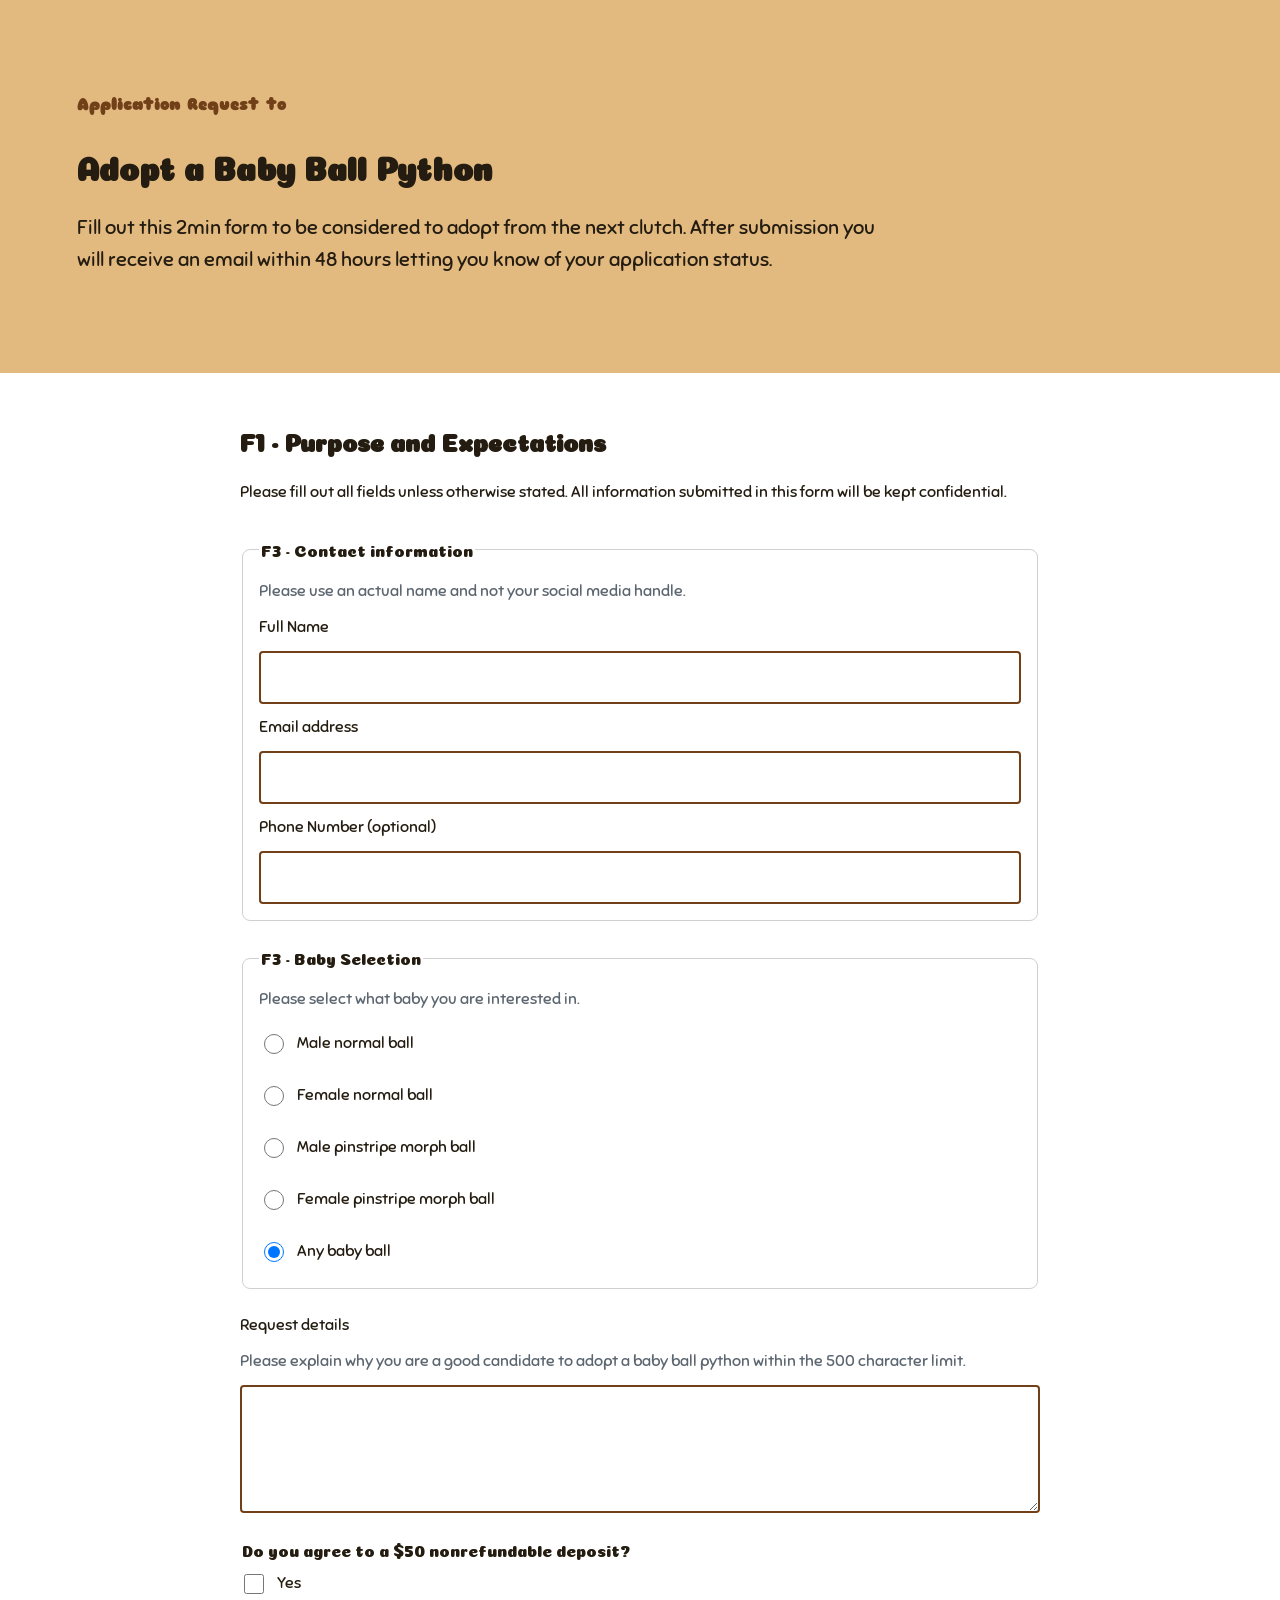
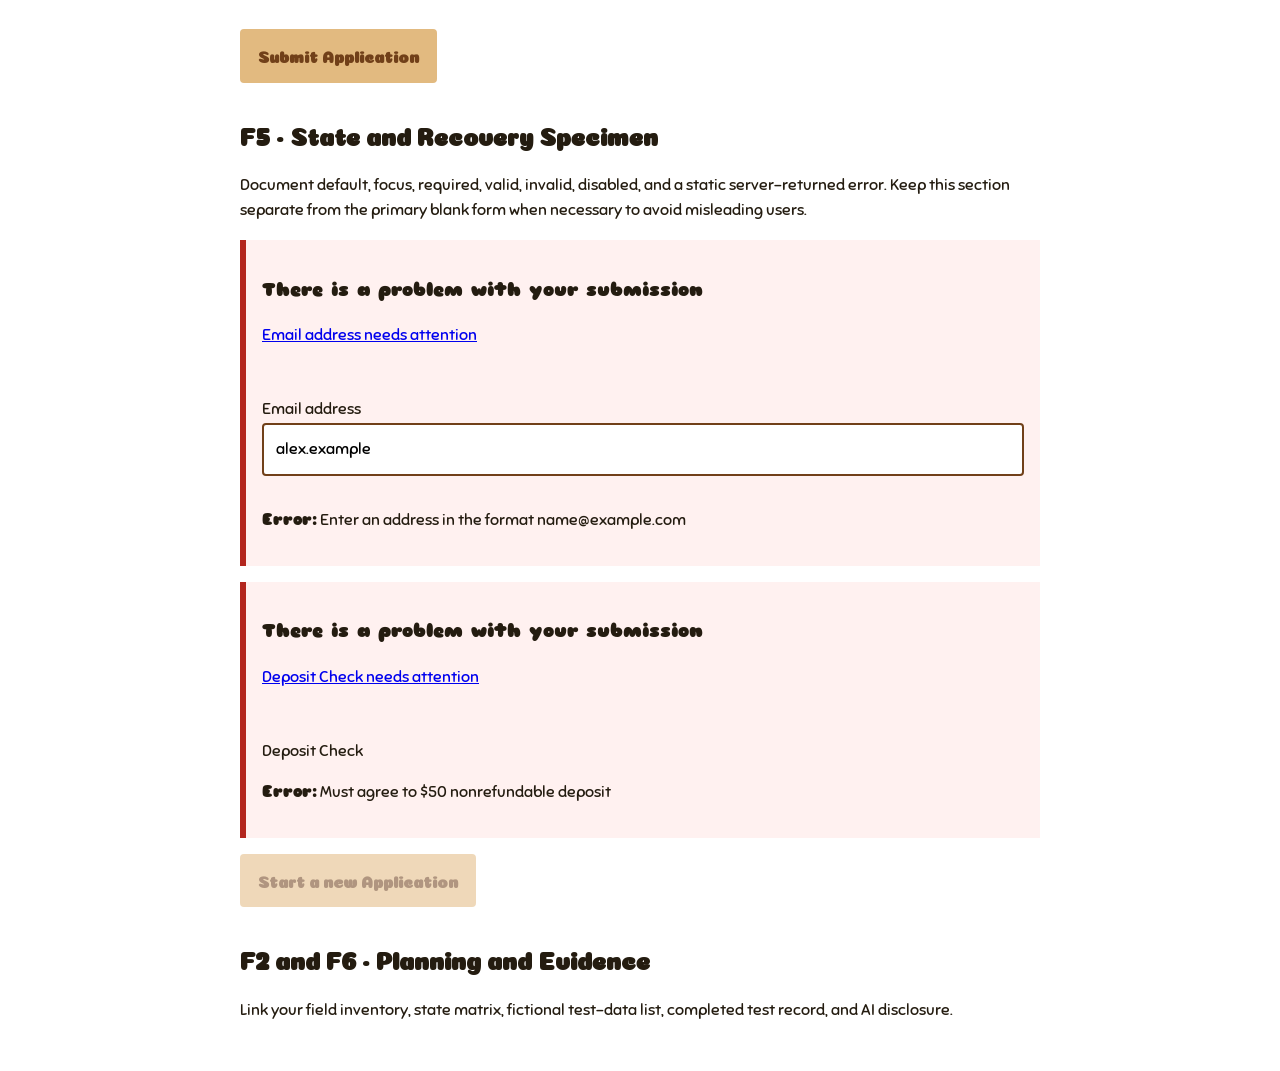
==== index.html @ b9e1be3f "Initial commit" ====
<!doctype html>
<html lang="en">
    <head>
        <meta charset="utf-8">
        <meta name="viewport" content="width=device-width,initial-scale=1">
        <link rel="preconnect" href="https://fonts.googleapis.com">
        <link rel="preconnect" href="https://fonts.gstatic.com" crossorigin>
        <link href="https://fonts.googleapis.com/css2?family=Coiny&family=Dongle&family=Sniglet:wght@400;800&family=Tangerine:wght@400;700&display=swap" rel="stylesheet">
        <title>Inclusive Form Flow</title><link rel="stylesheet" href="styles.css">
    </head>
    <body>
        <header class="page-header">
            <p class="eyebrow">Application Request to</p>
            <h1>Adopt a Baby Ball Python</h1>
            <p class="lede">Fill out this 2min form to be considered to adopt from the next clutch. After submission you will receive an email within 48 hours letting you know of your application status.
            </p>
        </header>
        <main>
            <section id="expectations">
                <h2>F1 · Purpose and Expectations</h2>
                <p>Please fill out all fields unless otherwise stated. All information submitted in this form will be kept confidential.</p>
            </section>
            <form action="" method="get">
                <fieldset>
                    <legend>F3 · Contact information</legend>
                    <p class="help">Please use an actual name and not your social media handle.</p>
                    <div class="field">
                        <label for="name">Full Name</label>
                        <input id="name" name="name" type="text" autocomplete="name" required>
                    </div>
                    <div class="field">
                        <label for="email">Email address</label>
                        <input id="email" name="email" type="email" autocomplete="email" required>
                    </div>
                    <div class="field">
                        <label for="phone">Phone Number (optional)</label>
                        <input id="phone" name="phone" type="tel" autocomplete="tel">
                    </div>
                </fieldset>
                <fieldset>
                    <legend>F3 · Baby Selection</legend>
                    <p class="help">Please select what baby you are interested in.</p>
                    <label class="choice"><input type="radio" name="request_type" value="option-a"> Male normal ball</label>
                    <label class="choice"><input type="radio" name="request_type" value="option-b"> Female normal ball</label>
                    <label class="choice"><input type="radio" name="request_type" value="option-c"> Male pinstripe morph ball</label>
                    <label class="choice"><input type="radio" name="request_type" value="option-d"> Female pinstripe morph ball</label>
                    <label class="choice"><input type="radio" name="request_type" value="option-e" checked> Any baby ball</label>
                </fieldset>
                    <div class="field">
                        <label for="details">Request details</label>
                        <p class="help" id="details-help">Please explain why you are a good candidate to adopt a baby ball python within the 500 character limit.</p>
                        <textarea id="details" name="details" aria-describedby="details-help" maxlength="500" required></textarea>
                    </div>
                    <div id="deposit">
                        <legend>Do you agree to a $50 nonrefundable deposit?</legend>
                        <label class="choice"><input type="checkbox" name="deposit" required> Yes</label>
                    </div>
                    <button type="submit">Submit Application</button>
                </form>
                <section id="states">
                    <h2>F5 · State and Recovery Specimen</h2>
                    <p>Document default, focus, required, valid, invalid, disabled, and a static server-returned error. Keep this section separate from the primary blank form when necessary to avoid misleading users.</p>
                    <div class="error-summary">
                        <h3>There is a problem with your submission</h3>
                        <p><a href="#error-example">Email address needs attention</a></p>
                    </div>
                    <div class="field-error">
                        <label for="error-example">Email address</label>
                        <input id="error-example" type="email" value="alex.example" aria-invalid="true" aria-describedby="error-message">
                        <p id="error-message"><strong>Error:</strong> Enter an address in the format name@example.com</p>
                    </div>
                    <div class="error-summary">
                        <h3>There is a problem with your submission</h3>
                        <p><a href="#deposit">Deposit Check needs attention</a></p>
                    </div>
                    <div class="field-error">
                        <label for="error-example">Deposit Check</label>
                        <p id="error-message"><strong>Error:</strong> Must agree to $50 nonrefundable deposit</p>
                    </div>
                    <button type="button" disabled>Start a new Application</button>
                </section>
                <section id="documentation">
                    <h2>F2 and F6 · Planning and Evidence</h2>
                    <p>Link your field inventory, state matrix, fictional test-data list, completed test record, and AI disclosure.</p>
                </section>
            </main>
        </body>
        </html>
---- styles.css ----
:root{
    --color-text:#241c10;
    --color-surface:#fff;
    --color-action:#e2ba80;
    --color-accent:#714019;
    --color-border:#714019;
    --color-error:#b3261e;
    --color-muted:#5c6670;
    --space-3:1rem;
    --radius:.5rem;
    --measure:68ch;
    --font-family-main: "Sniglet", Arial, sans-serif;
    --font-family-head: "Coiny", Georgia, serif;
}
*,*::before,*::after{
    box-sizing:border-box;
}
input, form, button {
    font: inherit; 
} 
.sniglet-regular {
  font-family: "Sniglet", system-ui;
  font-weight: 400;
  font-style: normal;
}
.coiny-regular {
  font-family: "Coiny", system-ui;
  font-weight: 400;
  font-style: normal;
}
body{
    margin:0;
    color:var(--color-text);
    background:var(--color-surface);
    line-height:1.6;
    font-family: var(--font-family-main);
}
.page-header{
    padding:clamp(2rem,6vw,5rem);
    background:var(--color-action);
    color:var(--color-text);
}
.eyebrow{
    color:var(--color-accent);
    font-weight:700;
}
.lede{
    max-width:var(--measure);
    font-size:1.25rem;
}
h1 {
    font-family: var(--font-family-head);
}
h2, legend, button {
    font-family: var(--font-family-head);
}
main{
    max-width:52rem;
    margin:auto;
    padding:var(--space-3);
}
section,form{
    margin-block:2rem;
}
form,fieldset,.field{
    display:grid;
    gap:.65rem;
}
form{
    gap:1.5rem;
}
fieldset{
    padding:1rem;
    border:1px solid #d0d0d0;
    border-radius:var(--radius);
}
legend,label{
    font-weight:500;
}
.help{
    margin:0;
    color:var(--color-muted);
}
input,select,textarea,button{
    font:inherit;
}
input:not([type="radio"]):not([type="checkbox"]),select,textarea{
    width:100%;
    padding:.75rem;
    border:2px solid var(--color-border);
    border-radius:.25rem;
}
textarea{
    min-height:8rem;
    resize:vertical;
}
.choice{
    display:flex;
    gap:.65rem;
    align-items:flex-start;
    padding:.5rem 0;
}
.choice input{
    inline-size:1.25rem;
    block-size:1.25rem;
}
button{
    justify-self:start;
    min-height:44px;
    padding:.75rem 1rem;
    background:var(--color-action);
    color:var(--color-accent);
    border:2px solid var(--color-action);
    border-radius:.25rem;
    font-weight:700;
    cursor: pointer;
    font-family: var(--font-family-head);
}
:focus-visible{
    outline:.2rem solid var(--color-accent);
    outline-offset:.2rem;
}
.error-summary,.field-error{
    padding:1rem;
    border-left:.4rem solid var(--color-error);
    background:#fff1f0;
}
.field-error input{
    border-color:var(--color-error);
    margin-bottom: 1rem;
}
.field-error{
    margin-bottom: 1rem;
}
input:user-invalid, 
textarea:user-invalid, 
select:user-invalid {
  border-color: var(--color-error) !important;
  background-color: #fff1f0;
}
button:disabled{
    opacity:.55;
    cursor:not-allowed;
}
@media (min-width:48rem){
    .paired-fields{
        display:grid;
        grid-template-columns:1fr 1fr;
        gap:1rem;
    }
}
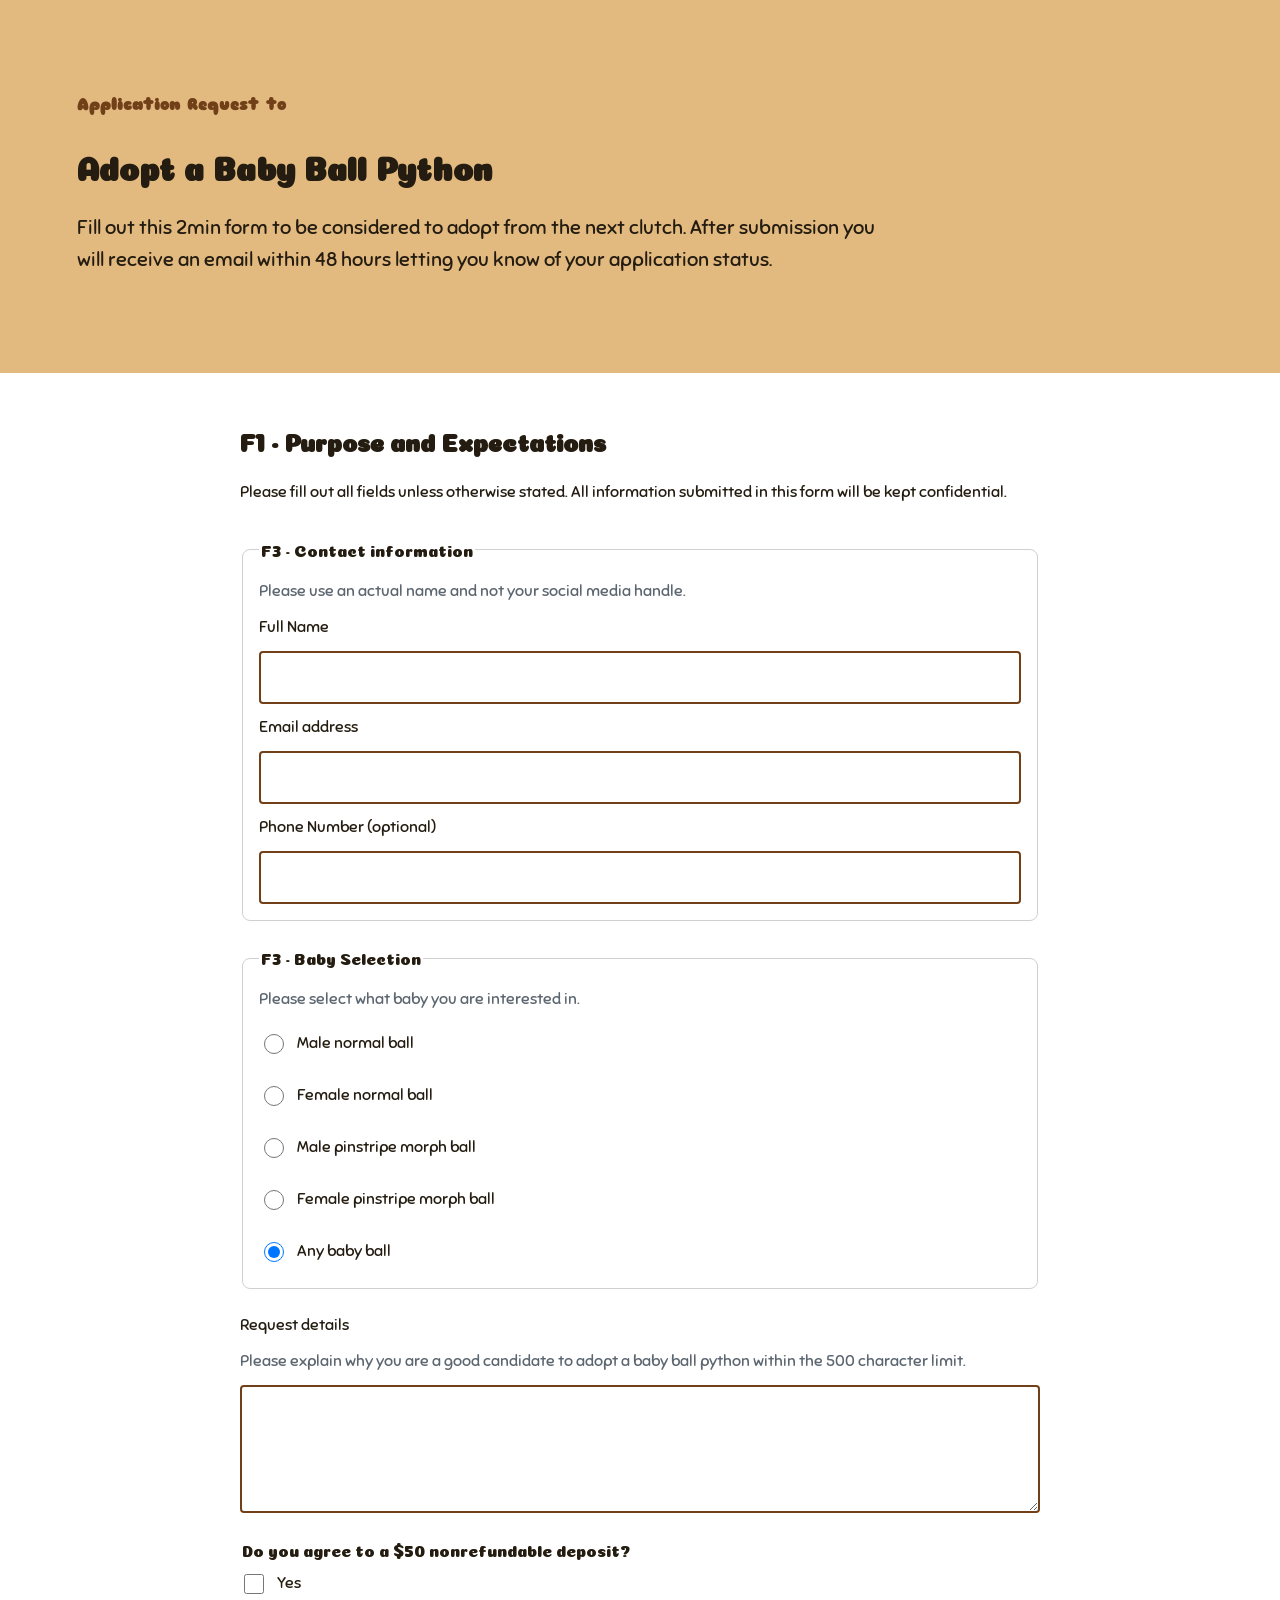
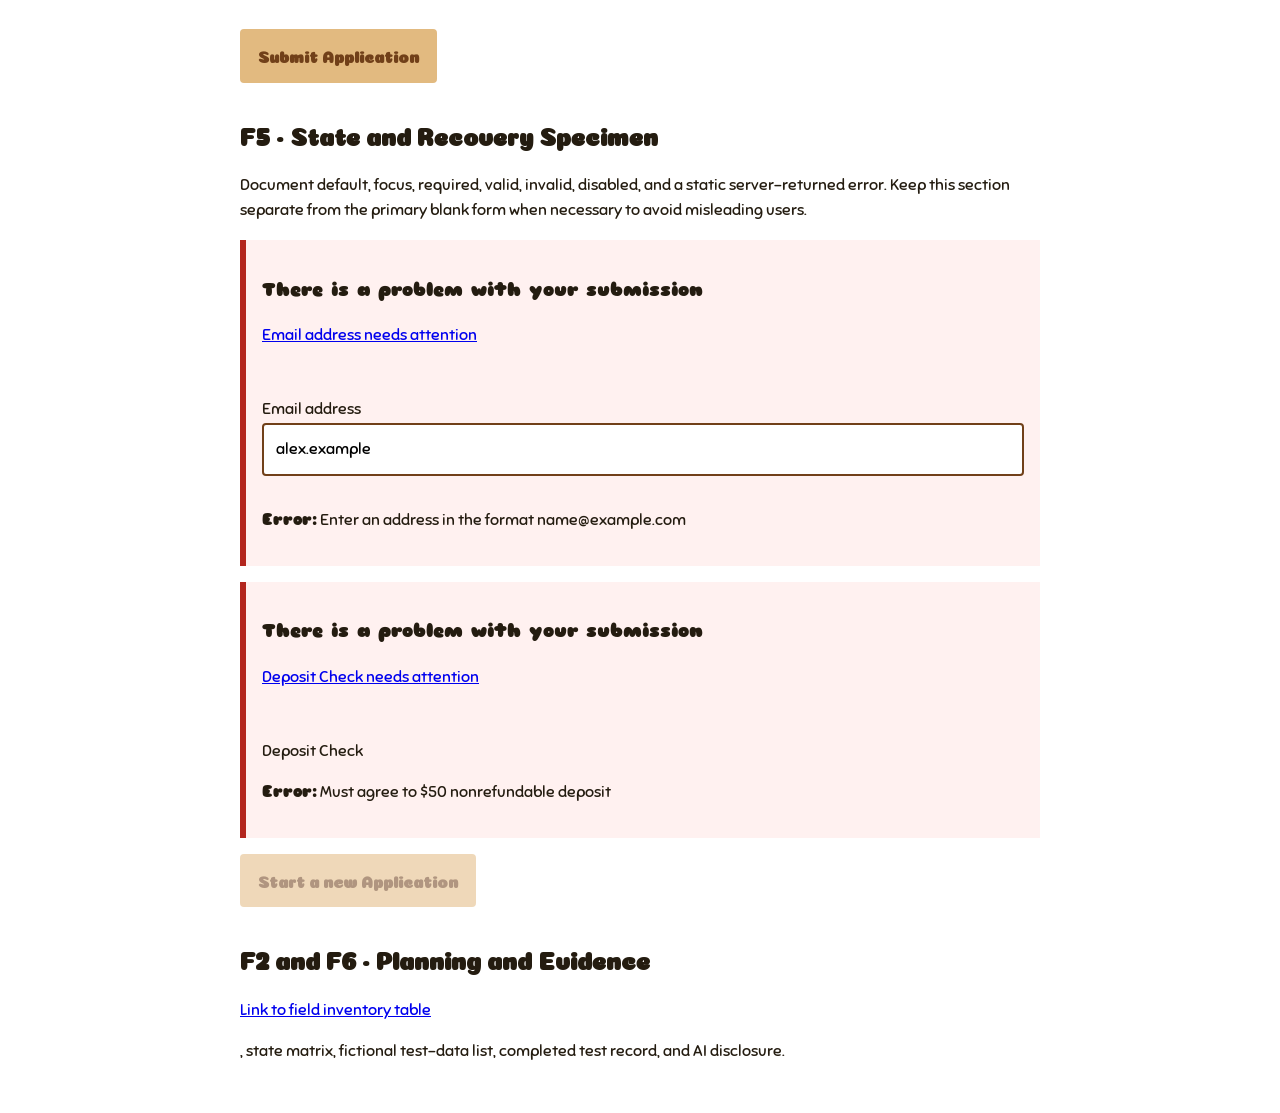
==== commit 01b93c7f: "Finished table and base html/css Just need to do testing now" ====
--- a/index.html
+++ b/index.html
@@ -81,7 +81,8 @@
                 </section>
                 <section id="documentation">
                     <h2>F2 and F6 · Planning and Evidence</h2>
-                    <p>Link your field inventory, state matrix, fictional test-data list, completed test record, and AI disclosure.</p>
+                    <a href="field-inventory-template.html">Link to field inventory table</a>
+                        <p>, state matrix, fictional test-data list, completed test record, and AI disclosure. </p>
                 </section>
             </main>
         </body>
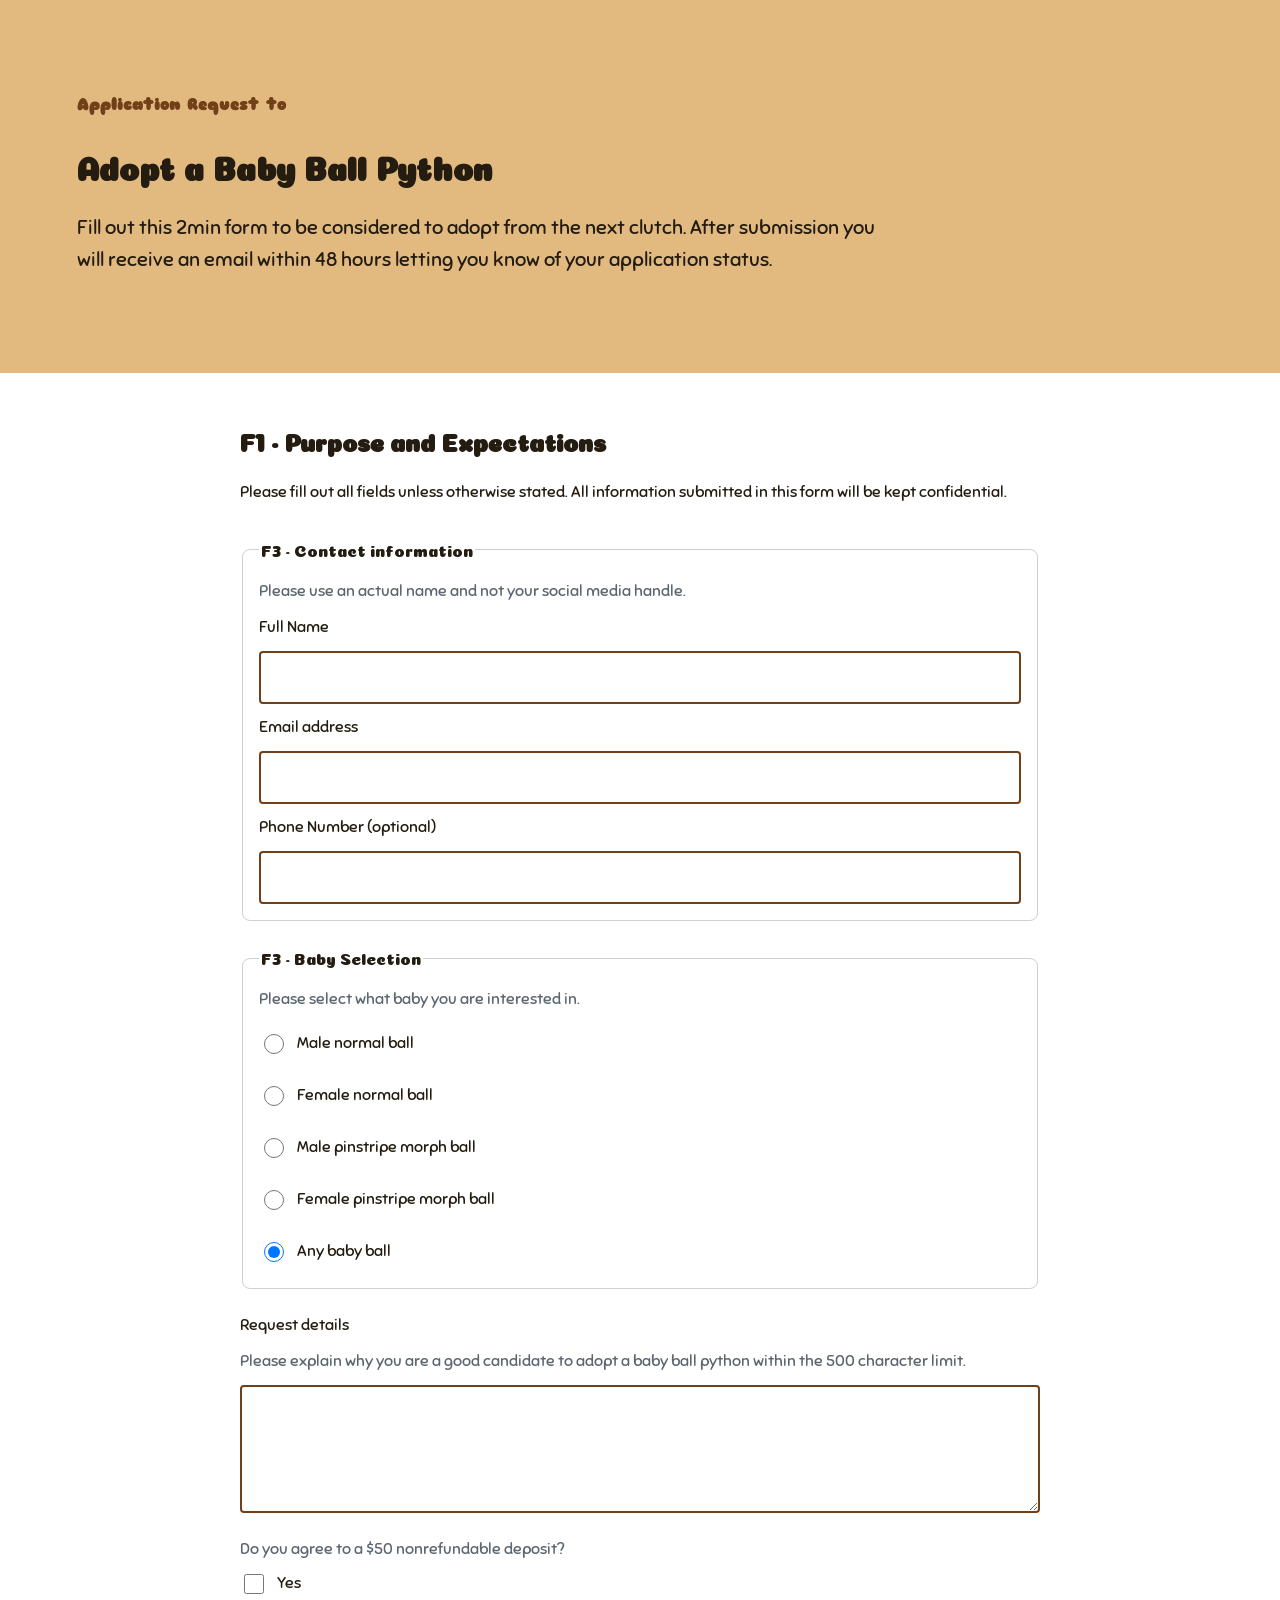
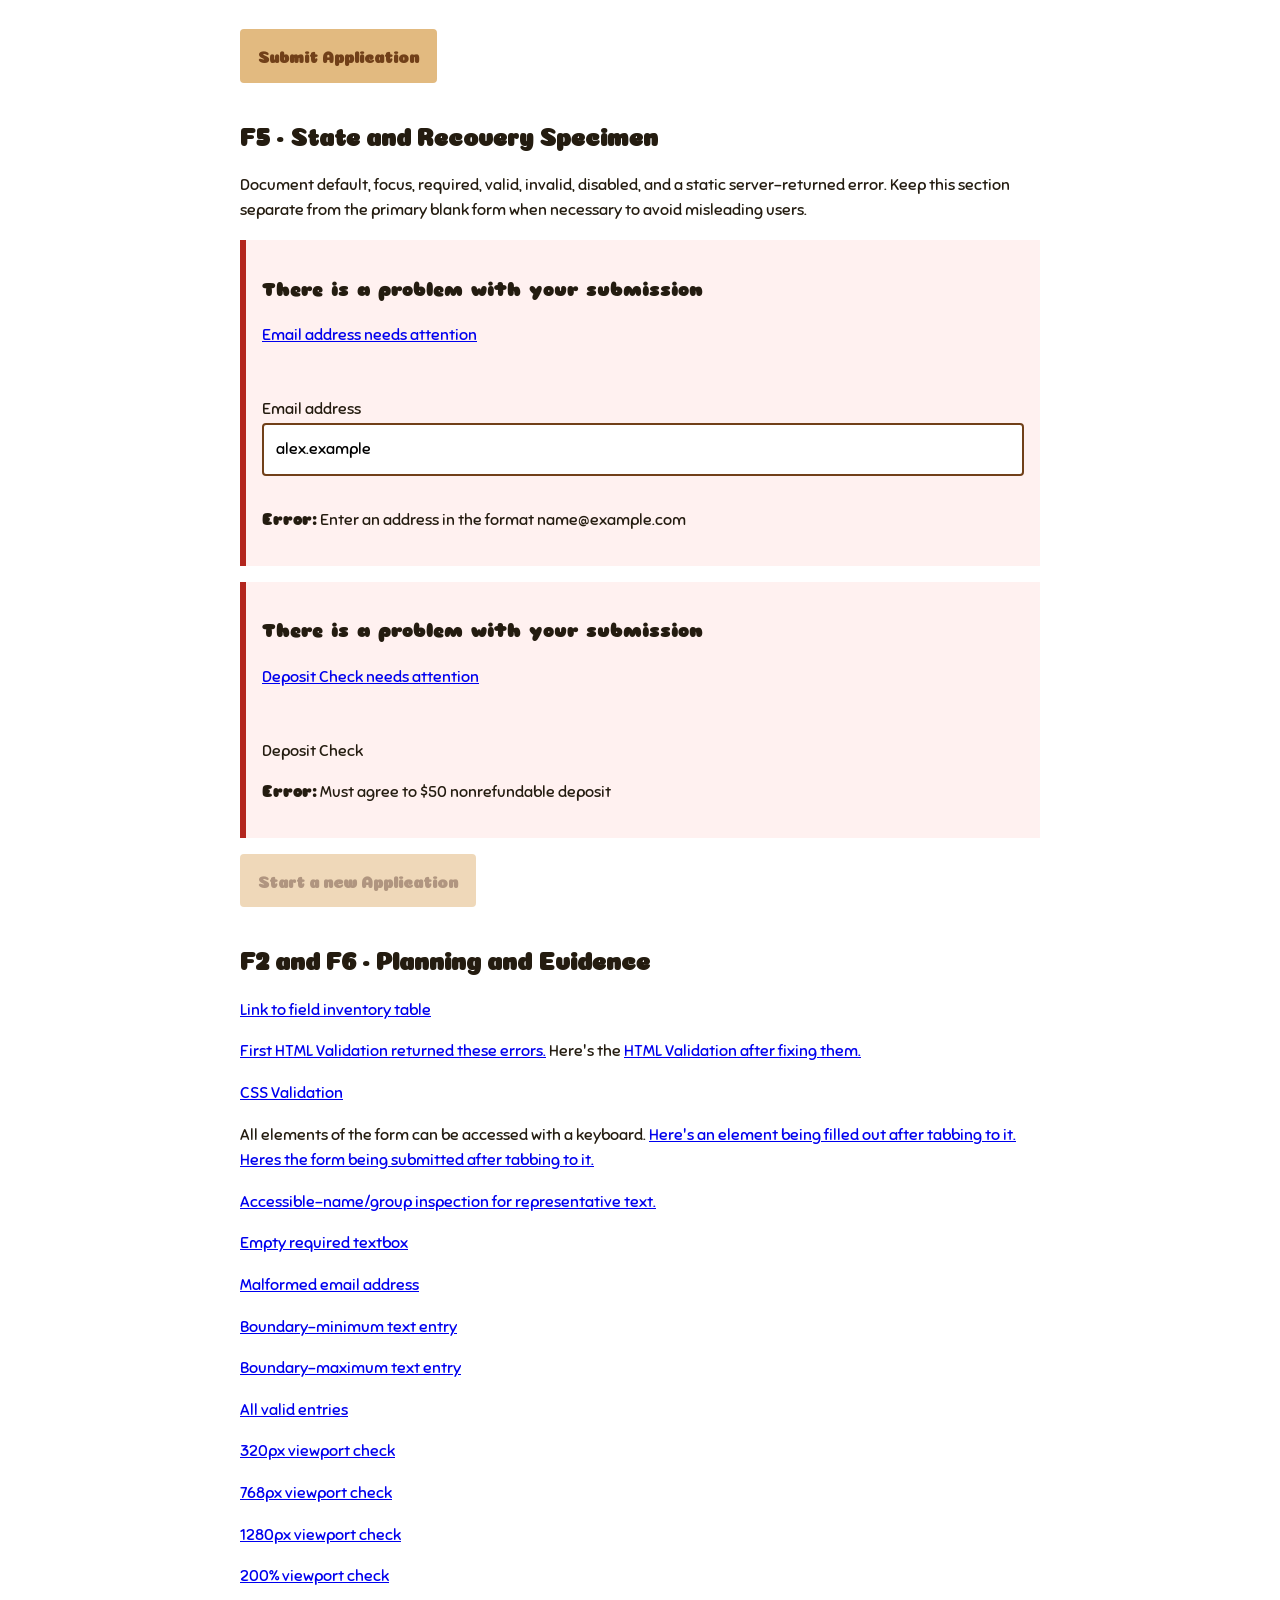
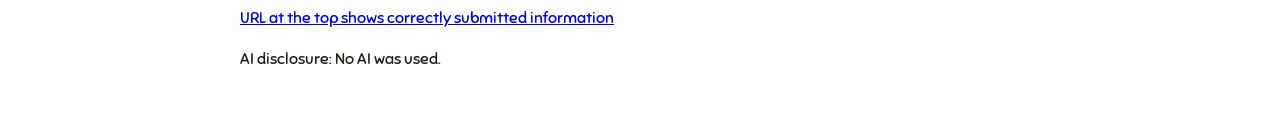
==== commit b68ea080: "Testing complete All testing complete and final commit ready (hopefully)" ====
--- a/index.html
+++ b/index.html
@@ -20,7 +20,7 @@
                 <h2>F1 · Purpose and Expectations</h2>
                 <p>Please fill out all fields unless otherwise stated. All information submitted in this form will be kept confidential.</p>
             </section>
-            <form action="" method="get">
+            <form method="get">
                 <fieldset>
                     <legend>F3 · Contact information</legend>
                     <p class="help">Please use an actual name and not your social media handle.</p>
@@ -34,7 +34,7 @@
                     </div>
                     <div class="field">
                         <label for="phone">Phone Number (optional)</label>
-                        <input id="phone" name="phone" type="tel" autocomplete="tel">
+                        <input id="phone" name="phone" type="tel" autocomplete="tel" maxlength="12">
                     </div>
                 </fieldset>
                 <fieldset>
@@ -49,10 +49,10 @@
                     <div class="field">
                         <label for="details">Request details</label>
                         <p class="help" id="details-help">Please explain why you are a good candidate to adopt a baby ball python within the 500 character limit.</p>
-                        <textarea id="details" name="details" aria-describedby="details-help" maxlength="500" required></textarea>
+                        <textarea id="details" name="details" aria-describedby="details-help" minlength="10" maxlength="500" required></textarea>
                     </div>
                     <div id="deposit">
-                        <legend>Do you agree to a $50 nonrefundable deposit?</legend>
+                        <p class="help">Do you agree to a $50 nonrefundable deposit?</p>
                         <label class="choice"><input type="checkbox" name="deposit" required> Yes</label>
                     </div>
                     <button type="submit">Submit Application</button>
@@ -74,15 +74,30 @@
                         <p><a href="#deposit">Deposit Check needs attention</a></p>
                     </div>
                     <div class="field-error">
-                        <label for="error-example">Deposit Check</label>
-                        <p id="error-message"><strong>Error:</strong> Must agree to $50 nonrefundable deposit</p>
+                        <label>Deposit Check</label>
+                        <p id="error-message2"><strong>Error:</strong> Must agree to $50 nonrefundable deposit</p>
                     </div>
                     <button type="button" disabled>Start a new Application</button>
                 </section>
                 <section id="documentation">
                     <h2>F2 and F6 · Planning and Evidence</h2>
                     <a href="field-inventory-template.html">Link to field inventory table</a>
-                        <p>, state matrix, fictional test-data list, completed test record, and AI disclosure. </p>
+                    <p><a href="testing-proofs/html01.png">First HTML Validation returned these errors.</a> Here's the <a href="testing-proofs/html02.png">HTML Validation after fixing them.</a></p>
+                    <p></p><a href="testing-proofs/css.png">CSS Validation</a>
+                    <p>All elements of the form can be accessed with a keyboard. <a href="testing-proofs/tab01.png">Here's an element being filled out after tabbing to it.</a> 
+                        <a href="testing-proofs/tab02.png">Heres the form being submitted after tabbing to it.</a></p>
+                    <p><a href="testing-proofs/aria.png">Accessible-name/group inspection for representative text.</a></p>
+                    <p><a href="testing-proofs/text.png">Empty required textbox</a></p>
+                    <p><a href="testing-proofs/email.png">Malformed email address</a></p>
+                    <p><a href="testing-proofs/min.png">Boundary-minimum text entry</a></p>
+                    <p><a href="testing-proofs/max.png">Boundary-maximum text entry</a></p>
+                    <p><a href="testing-proofs/valid.png">All valid entries</a></p>
+                    <p><a href="testing-proofs/320px.png">320px viewport check</a></p>
+                    <p><a href="testing-proofs/768px.png">768px viewport check</a></p>
+                    <p><a href="testing-proofs/1280px.png">1280px viewport check</a></p>
+                    <p><a href="testing-proofs/200.png">200% viewport check</a></p>
+                    <p><a href="testing-proofs/submit.png">URL at the top shows correctly submitted information</a></p>
+                        <p>AI disclosure: No AI was used.</p>
                 </section>
             </main>
         </body>
